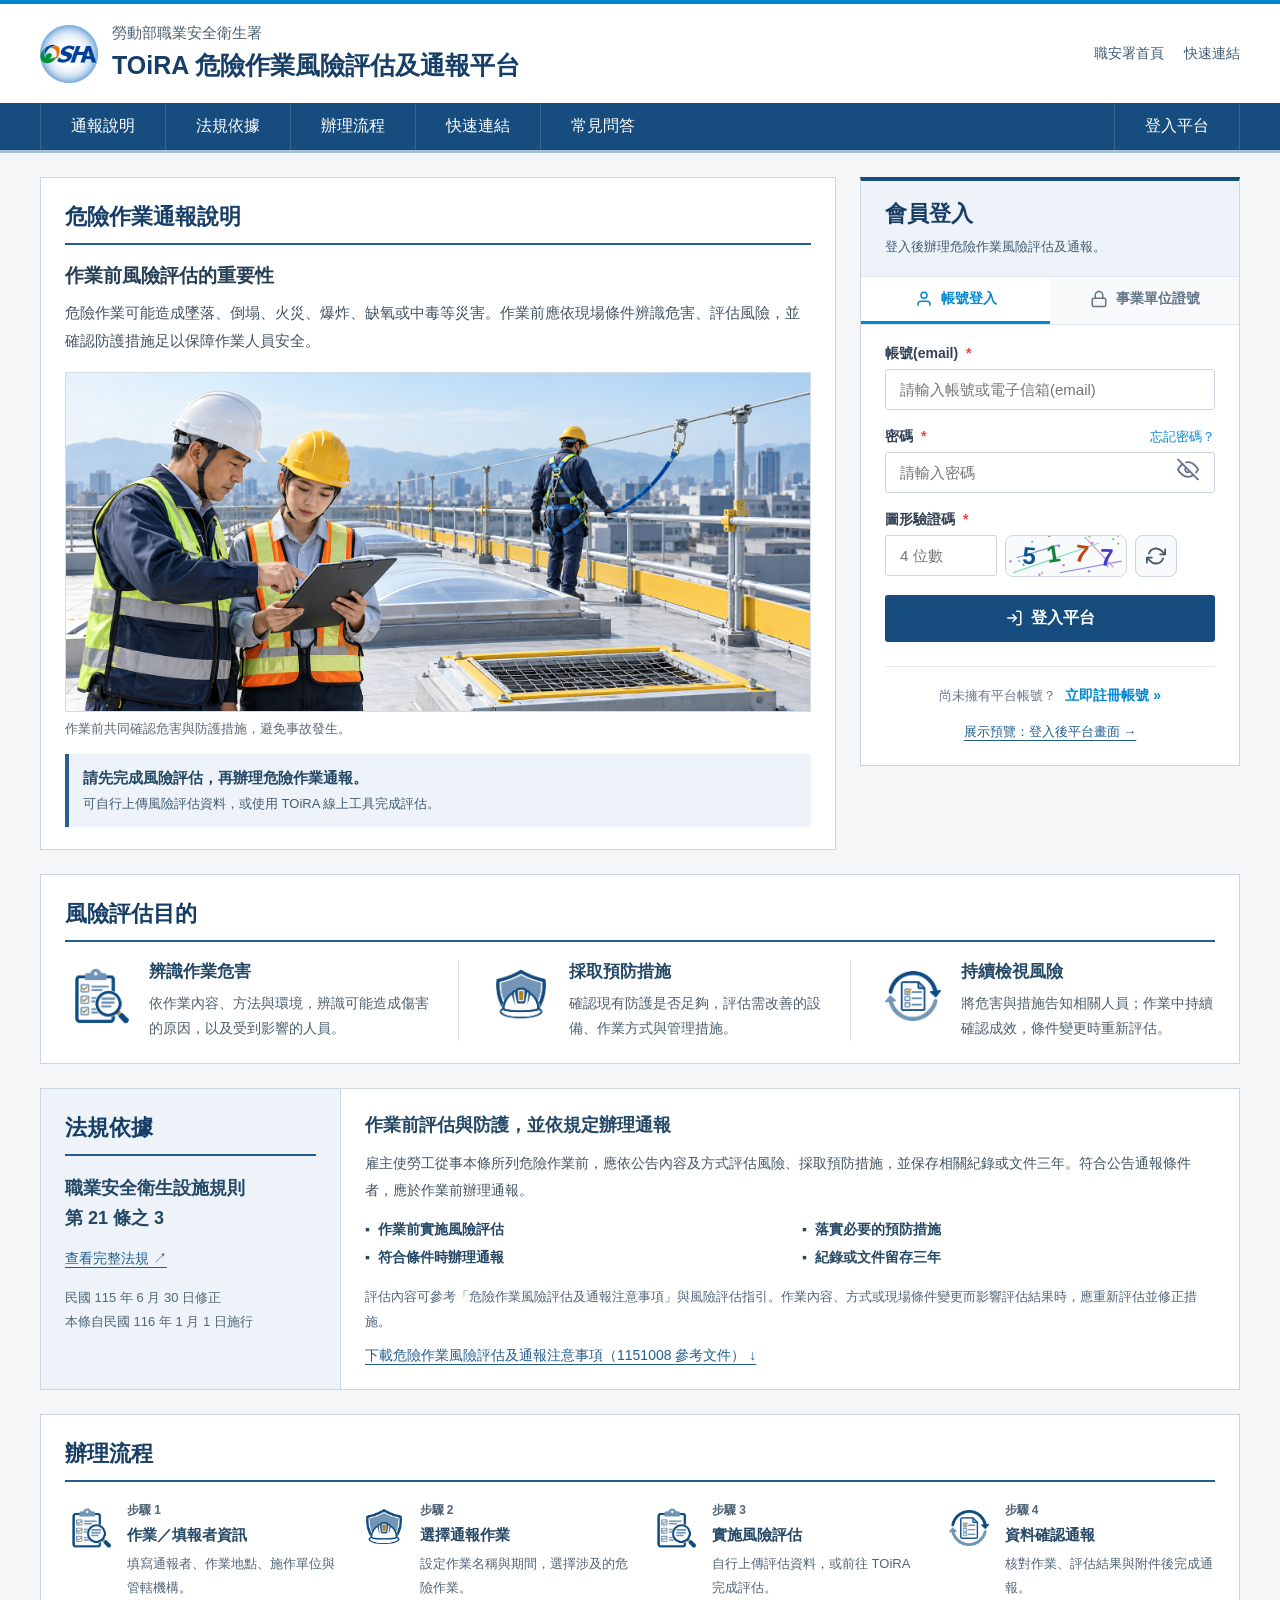
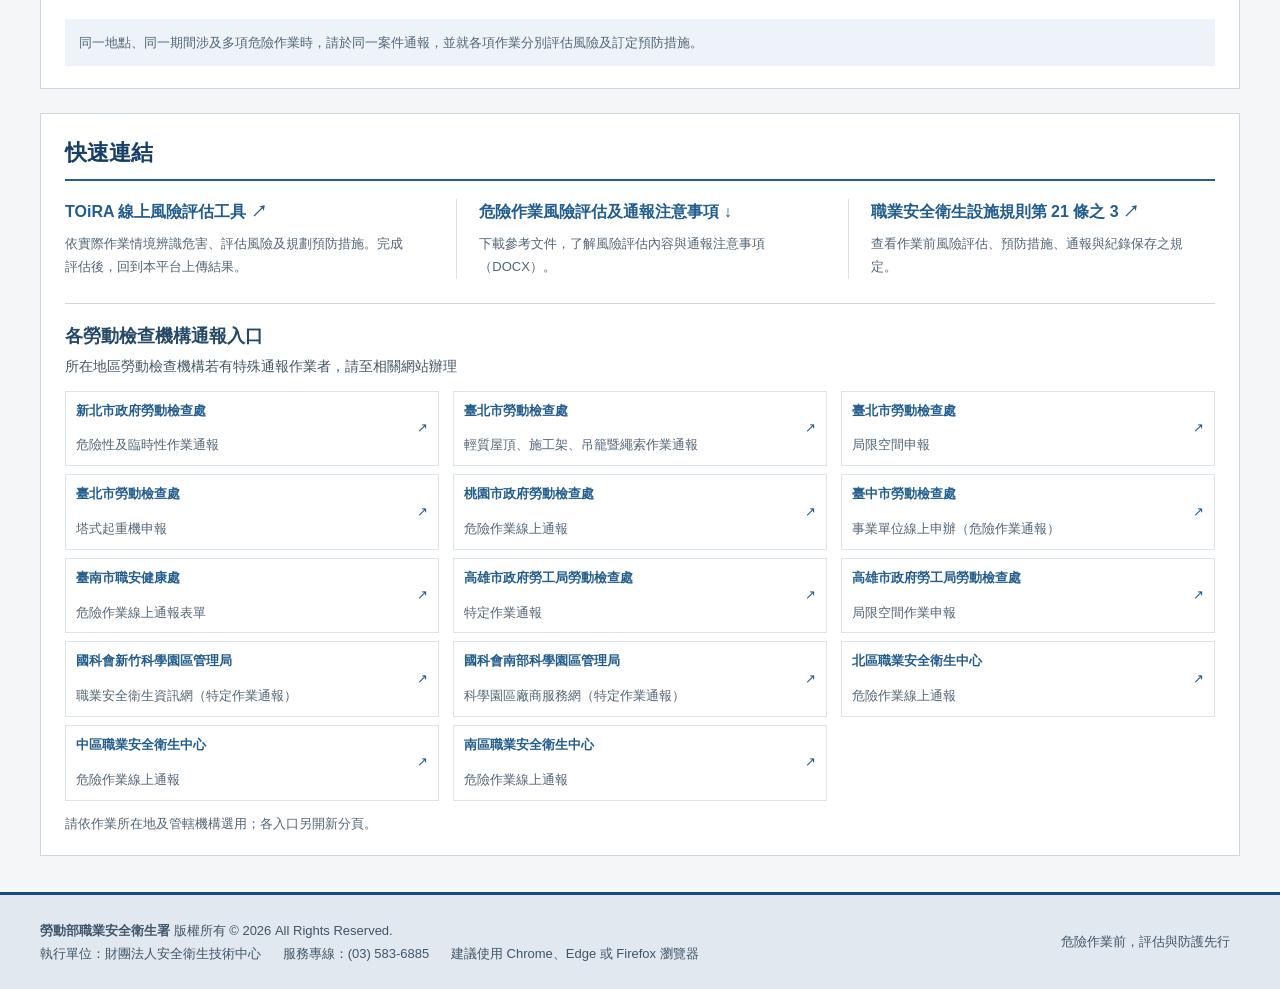
==== index.html @ 1a0fd139 "Publish TOiRA reporting platform desktop prototype" ====
<!DOCTYPE html>
<html lang="zh-Hant-TW">
<head>
  <meta charset="UTF-8">
  <meta name="viewport" content="width=device-width, initial-scale=1.0">
  <meta http-equiv="refresh" content="0; url=login.html">
  <title>TOiRA 危險作業風險評估及通報平台</title>
  <script>
    const entry = new URL('login.html', window.location.href);
    entry.search = window.location.search;
    entry.hash = window.location.hash;
    window.location.replace(entry.href);
  </script>
</head>
<body>
  <p><a href="login.html">進入 TOiRA 危險作業風險評估及通報平台</a></p>
</body>
</html>
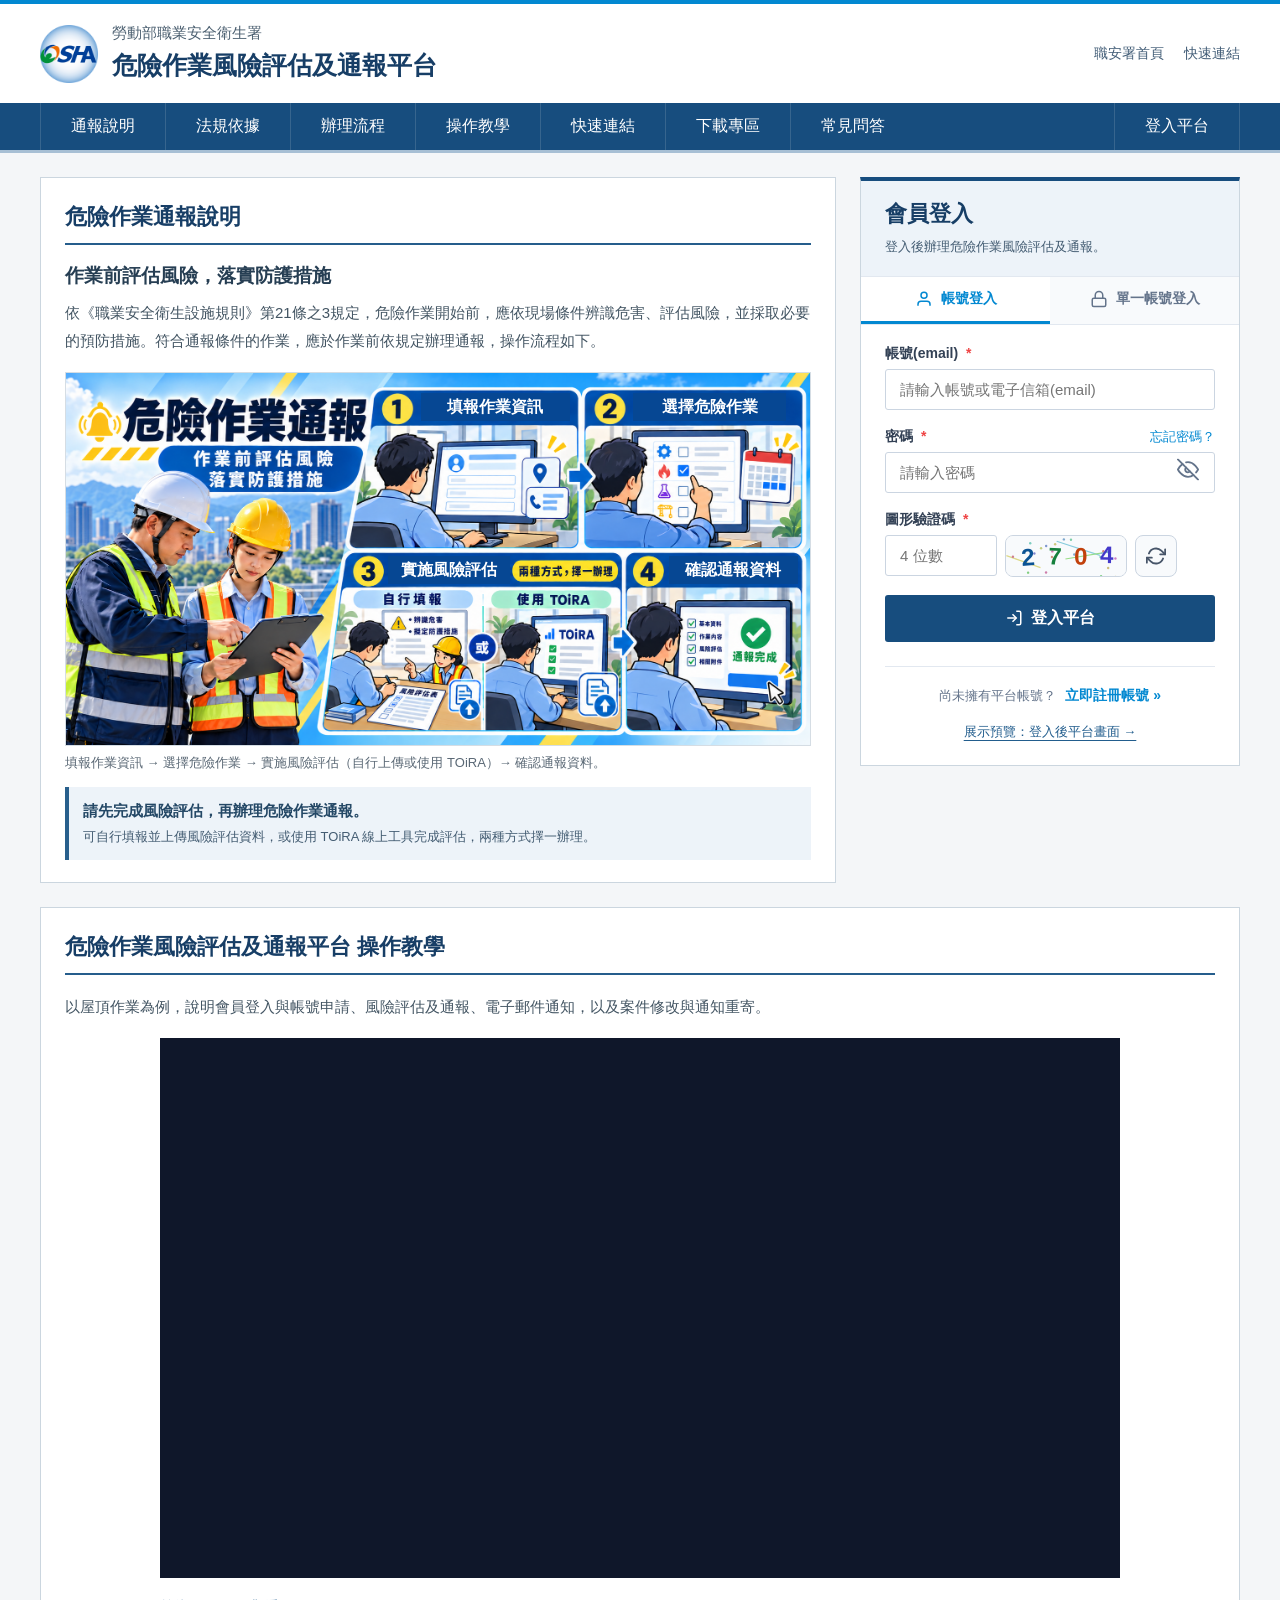
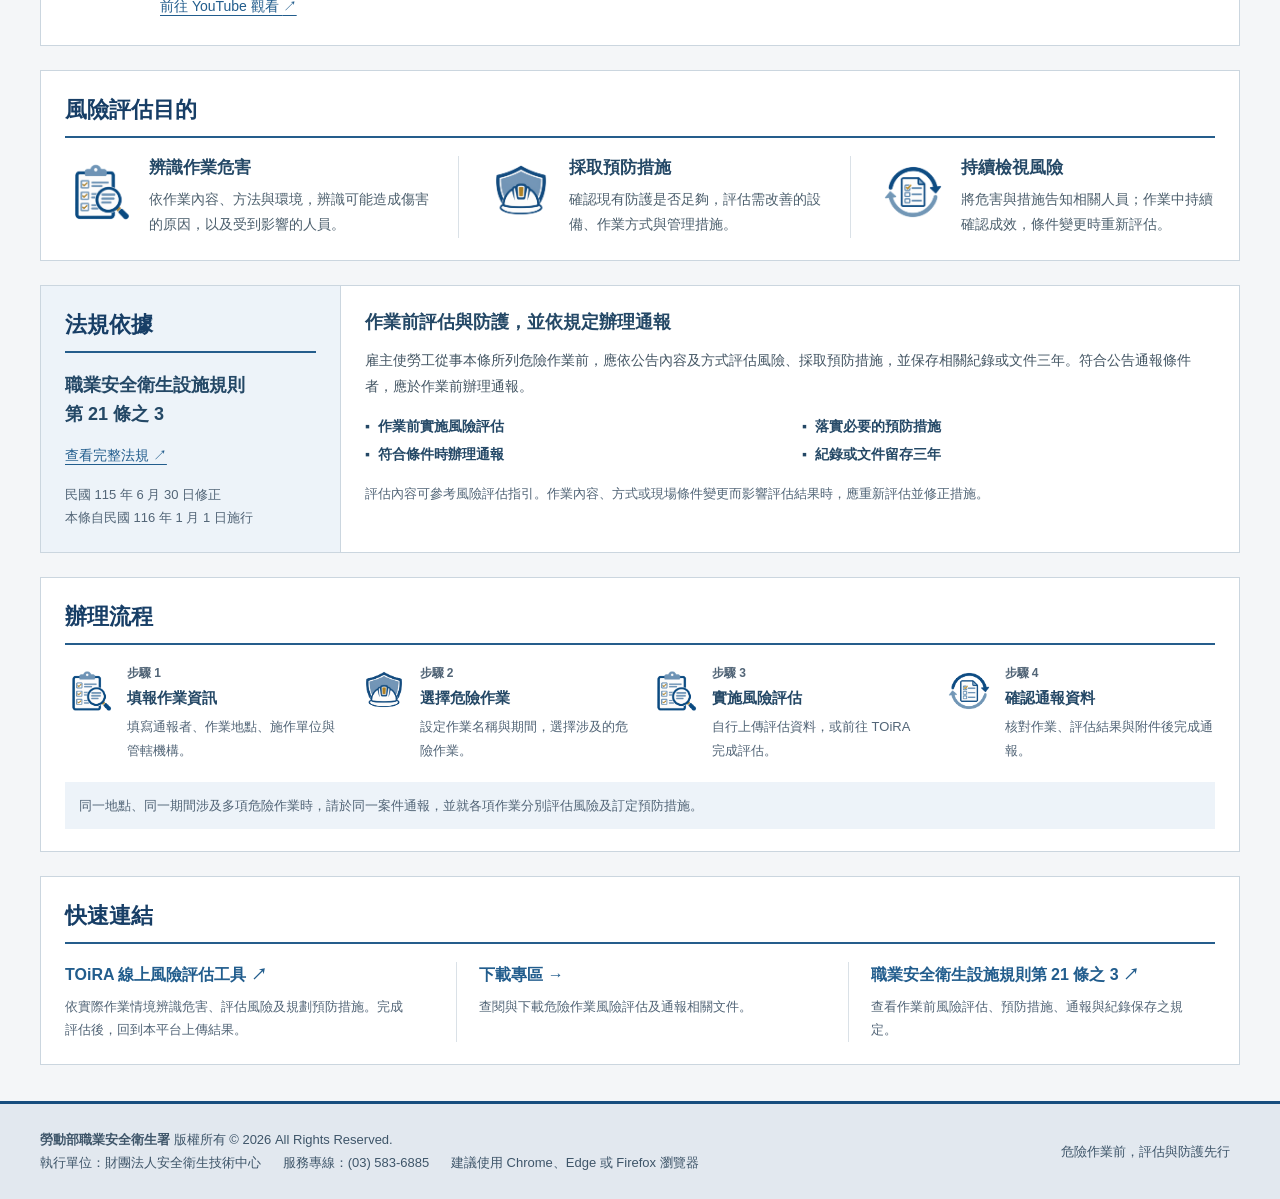
==== commit 0f19f730: "統一通報資料、調整 TOiRA 檢核並修正案件流程" ====
--- a/index.html
+++ b/index.html
@@ -4,7 +4,7 @@
   <meta charset="UTF-8">
   <meta name="viewport" content="width=device-width, initial-scale=1.0">
   <meta http-equiv="refresh" content="0; url=login.html">
-  <title>TOiRA 危險作業風險評估及通報平台</title>
+  <title>危險作業風險評估及通報平台</title>
   <script>
     const entry = new URL('login.html', window.location.href);
     entry.search = window.location.search;
@@ -13,6 +13,6 @@
   </script>
 </head>
 <body>
-  <p><a href="login.html">進入 TOiRA 危險作業風險評估及通報平台</a></p>
+  <p><a href="login.html">進入 危險作業風險評估及通報平台</a></p>
 </body>
 </html>
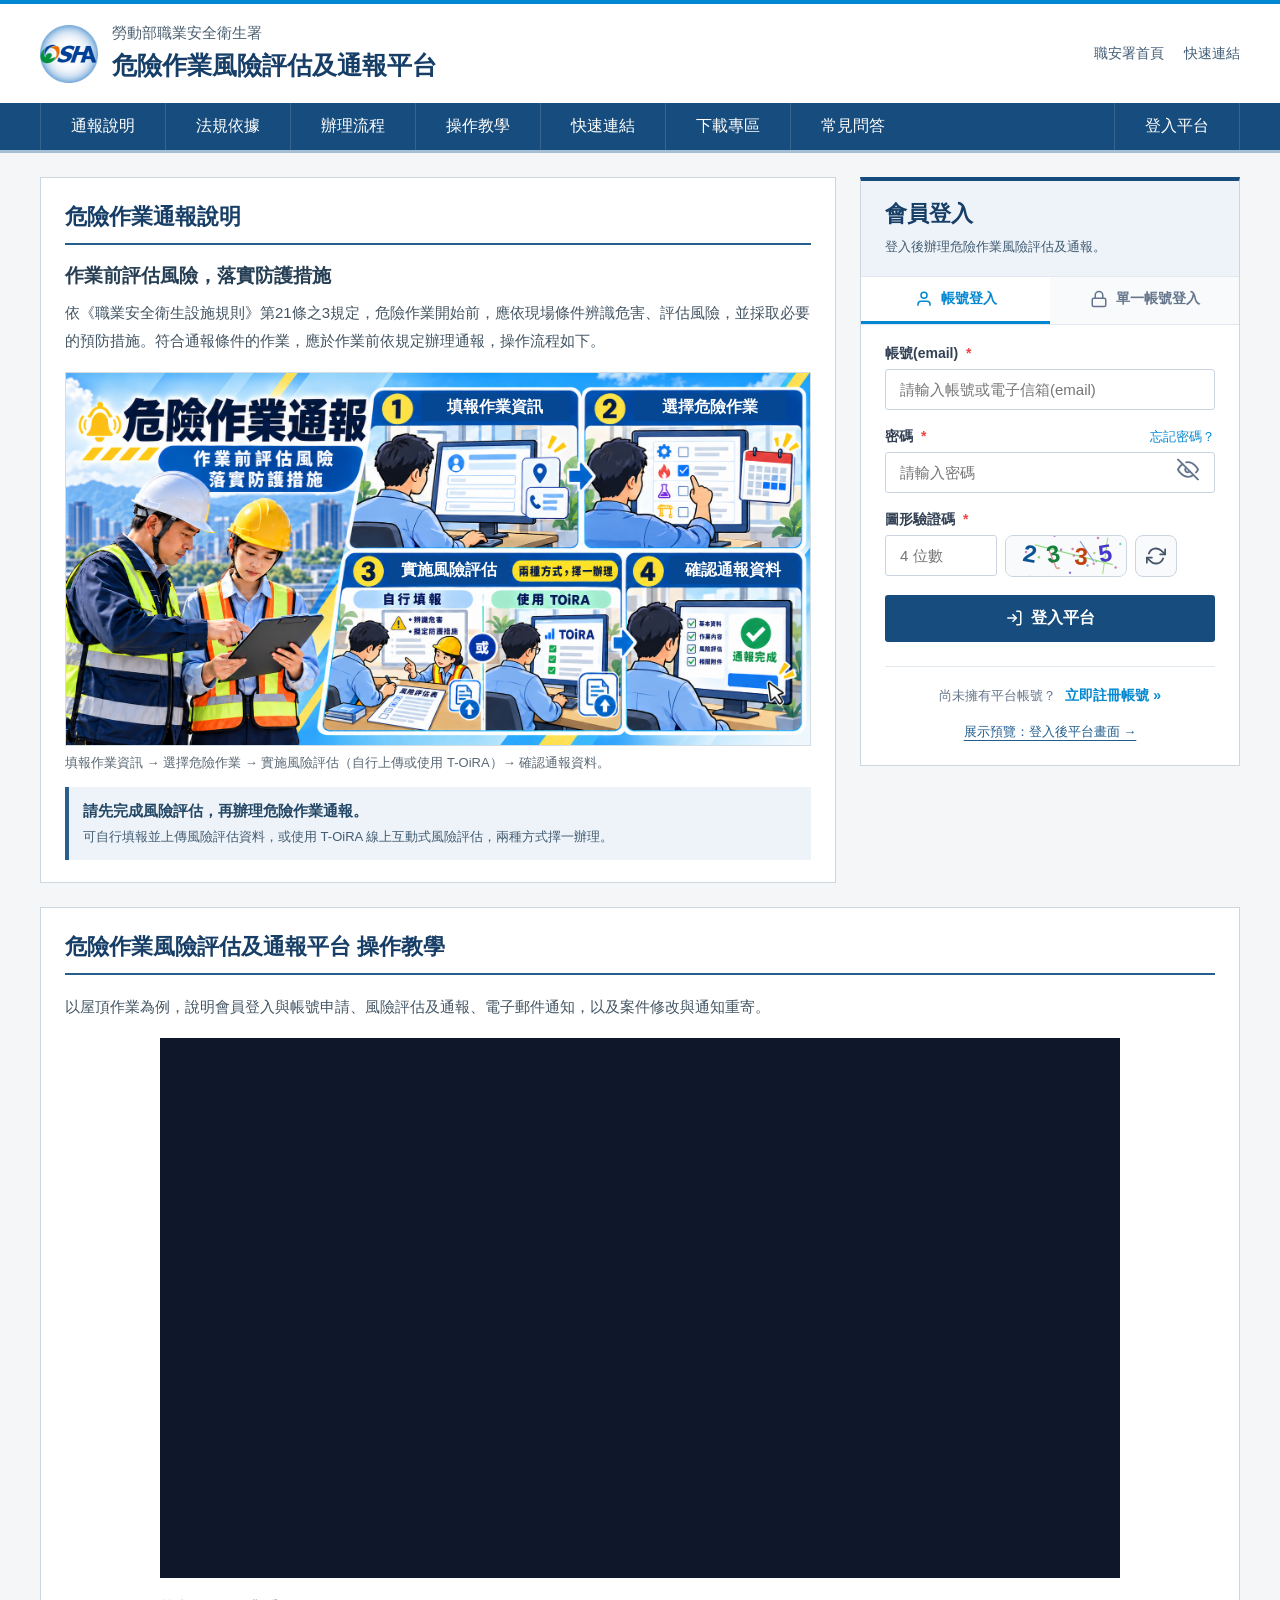
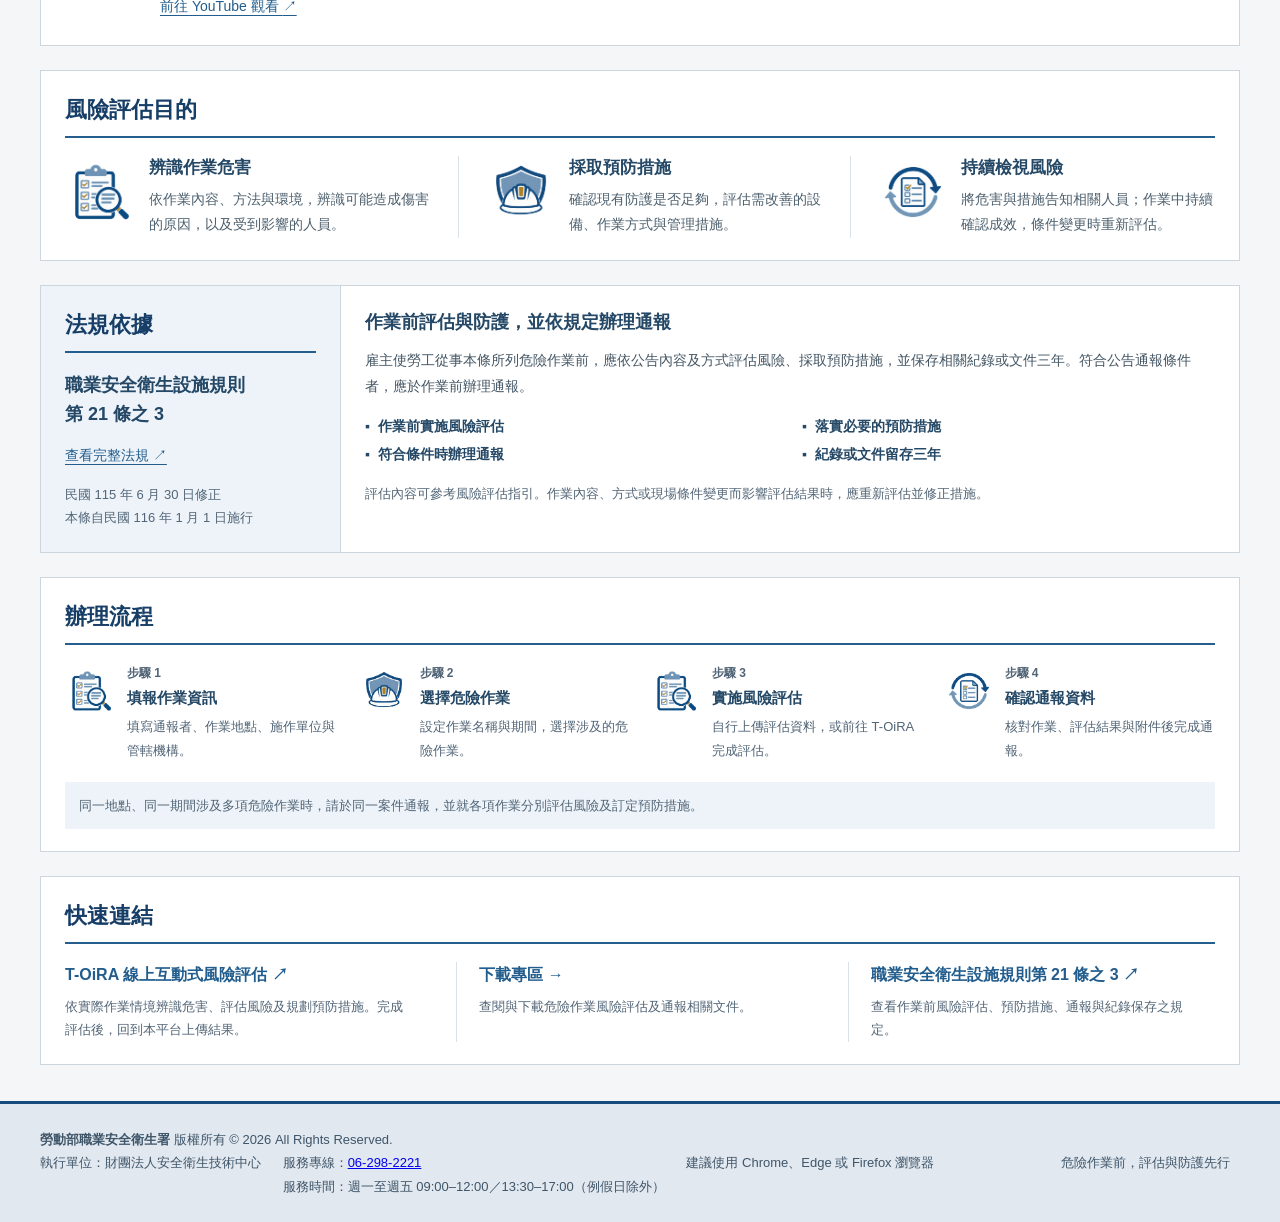
==== commit 809f85b3: "統一通報平台網站標題並整理後續驗收" ====
--- a/index.html
+++ b/index.html
@@ -5,6 +5,8 @@
   <meta name="viewport" content="width=device-width, initial-scale=1.0">
   <meta http-equiv="refresh" content="0; url=login.html">
   <title>危險作業風險評估及通報平台</title>
+  <meta property="og:site_name" content="危險作業風險評估及通報平台">
+  <meta property="og:title" content="危險作業風險評估及通報平台">
   <script>
     const entry = new URL('login.html', window.location.href);
     entry.search = window.location.search;
